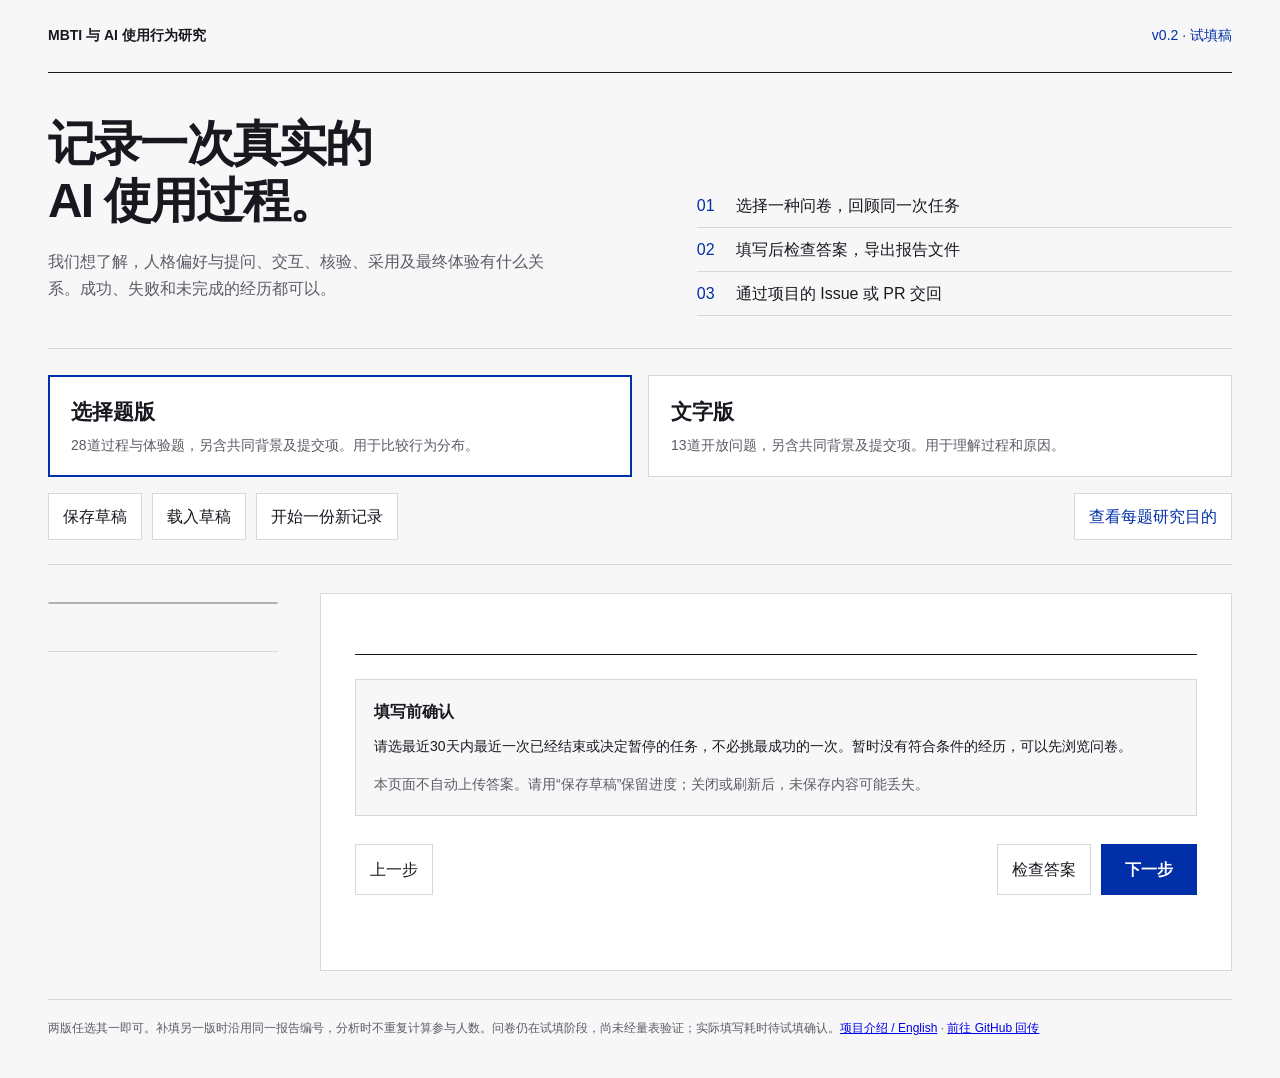
==== survey/page.template.html @ 2a946a83 "Publish bilingual MBTI and AI use pilot protocol" ====
<!doctype html>
<html lang="zh-CN">
<head>
<meta charset="utf-8">
<meta name="viewport" content="width=device-width,initial-scale=1">
<meta http-equiv="Content-Security-Policy" content="default-src 'none'; script-src 'unsafe-inline'; style-src 'unsafe-inline'; connect-src 'none'; img-src data:; base-uri 'none'; form-action 'none'">
<title>MBTI 与 AI 使用行为研究 · 问卷试填</title>
<style>
:root{--bg:#F7F7F8;--paper:#FFFFFF;--blue:#002FA7;--ink:#17191f;--muted:#5a5d66;--line:#d7d8de;--font:'Helvetica Neue',Helvetica,Arial,'Microsoft YaHei',sans-serif}
*{box-sizing:border-box}body{margin:0;background:var(--bg);color:var(--ink);font:16px/1.7 var(--font)}button,input,textarea,select{font:inherit}button{cursor:pointer}button:disabled{opacity:.4;cursor:default}button,input,textarea,select,summary{outline-offset:4px}button:focus-visible,input:focus-visible,textarea:focus-visible,select:focus-visible,summary:focus-visible{outline:2px solid var(--blue)}[hidden]{display:none!important}
.shell{max-width:1256px;margin:auto;padding:0 36px}.masthead{display:flex;justify-content:space-between;gap:20px;padding:24px 0;border-bottom:1px solid var(--ink);font-size:14px}.masthead strong{font-weight:700}.version{color:var(--blue)}.hero{display:grid;grid-template-columns:1.1fr 1fr;gap:60px;padding:42px 0 32px;border-bottom:1px solid var(--line)}h1{font-size:48px;letter-spacing:-1.8px;line-height:1.2;margin:0 0 18px;font-weight:600}p{margin:0 0 14px}.hero p{max-width:520px;color:var(--muted)}.route{margin:0;padding:0;list-style:none;counter-reset:route;align-self:end}.route li{display:flex;gap:14px;padding:8px 0;border-bottom:1px solid var(--line)}.route li:before{counter-increment:route;content:'0' counter(route);color:var(--blue);font-variant-numeric:tabular-nums;min-width:25px}.mode-row{display:grid;grid-template-columns:1fr 1fr;gap:16px;margin:26px 0 16px}.mode{background:var(--paper);border:1px solid var(--line);padding:18px 22px;text-align:left;color:var(--ink)}.mode[aria-pressed=true]{border:2px solid var(--blue);padding:17px 21px}.mode strong{display:block;font-size:21px;margin-bottom:4px}.mode small{display:block;font-size:14px;color:var(--muted)}.tools{display:flex;align-items:center;flex-wrap:wrap;gap:10px;padding-bottom:24px;border-bottom:1px solid var(--line)}button.secondary{border:1px solid var(--line);background:var(--paper);color:var(--ink);padding:9px 14px}button.primary{background:var(--blue);border:1px solid var(--blue);color:white;padding:11px 23px;font-weight:600}.tools .purpose-switch{margin-left:auto;color:var(--blue)}.workspace{display:grid;grid-template-columns:230px minmax(0,1fr);gap:42px;align-items:start;padding-top:28px}.sidebar{position:sticky;top:24px}.progress-caption{font-size:13px;color:var(--muted);margin-bottom:8px}progress{width:100%;height:4px;accent-color:var(--blue);display:block;margin-bottom:24px}nav{display:grid;gap:4px}nav button{padding:10px 8px;text-align:left;background:none;border:0;border-left:2px solid transparent;color:var(--muted);display:flex;gap:14px}nav button[aria-current=step]{color:var(--blue);border-left-color:var(--blue);background:var(--paper);font-weight:700}nav span{font-variant-numeric:tabular-nums;font-size:14px}.status-box{font-size:12px;color:var(--muted);border-top:1px solid var(--line);padding-top:16px;margin-top:22px;overflow-wrap:anywhere}.panel{min-width:0;background:var(--paper);border:1px solid var(--line);padding:30px 34px}.section-heading{display:flex;gap:22px;padding-bottom:24px;border-bottom:1px solid var(--ink)}.section-number{font-size:46px;color:var(--blue);font-weight:600;line-height:1.15;font-variant-numeric:tabular-nums}.section-heading h2{font-size:25px;margin:0 0 6px;line-height:1.4}.section-heading p{color:var(--muted);font-size:14px;margin:0}.entry{margin:24px 0;padding:18px;border:1px solid var(--line);background:var(--bg);font-size:14px}.entry h3{margin:0 0 10px;font-size:16px}.entry label{display:flex;gap:10px;margin:12px 0}.entry input{align-self:flex-start;margin-top:6px;accent-color:var(--blue)}.entry p:last-child{margin:12px 0 0;color:var(--muted)}fieldset{border:0;border-bottom:1px solid var(--line);padding:26px 0;margin:0;min-width:0}legend{padding:0;float:left;width:100%;font-size:17px;font-weight:600;margin-bottom:8px}legend+*{clear:both}.qid{font-size:12px;color:var(--blue);font-variant-numeric:tabular-nums;margin-right:12px}.optional{font-size:12px;color:var(--muted);font-weight:400;margin-left:8px}.hint{font-size:13px;color:var(--muted);margin:0 0 14px}.options{display:grid;grid-template-columns:1fr 1fr;gap:8px}.option{display:flex;gap:10px;align-items:start;cursor:pointer;border:1px solid var(--line);padding:11px 13px;font-size:14px;min-width:0}.option:has(input:checked){border-color:var(--blue);background:var(--bg)}.option input{accent-color:var(--blue);margin-top:5px;flex-shrink:0}input[type=text],textarea,select{display:block;width:100%;padding:12px;border:1px solid #9d9fa7;background:var(--paper);color:var(--ink);border-radius:0}textarea{min-height:140px;resize:vertical;line-height:1.7}details{margin-top:14px;font-size:13px;color:var(--muted)}summary{cursor:pointer;color:var(--blue);width:fit-content}details p{margin:8px 0 0;border-left:2px solid var(--blue);padding-left:12px}fieldset.invalid{border-left:3px solid var(--blue);padding-left:14px}.step-actions{display:flex;justify-content:space-between;gap:12px;margin-top:28px}.step-actions .right{display:flex;gap:10px}.notice{padding:12px 0;color:var(--blue);font-size:14px;min-height:45px;white-space:pre-line}.footnote{color:var(--muted);font-size:12px;margin:28px 0 40px;border-top:1px solid var(--line);padding-top:18px}dialog{border:1px solid var(--ink);width:min(900px,94vw);max-height:88vh;padding:30px;color:var(--ink);background:var(--paper)}dialog::backdrop{background:#17191f66}.dialog-head{display:flex;justify-content:space-between;gap:20px;align-items:start}dialog h2{margin:0 0 12px;font-size:25px}dialog p,dialog ol{font-size:14px}#preview-text{white-space:pre-wrap;overflow-wrap:anywhere;background:var(--bg);border:1px solid var(--line);padding:18px;max-height:38vh;overflow:auto;font-family:var(--font);font-size:13px;user-select:text}.export-actions{display:flex;flex-wrap:wrap;gap:10px;margin:20px 0}.dialog-note{color:var(--muted)}.inline-error{color:var(--blue);font-size:13px;margin:8px 0 0}noscript{display:block;padding:24px;color:var(--ink)}
@media(max-width:900px){.shell{padding:0 24px}.workspace{grid-template-columns:180px minmax(0,1fr);gap:24px}.panel{padding:24px}.hero{gap:30px}h1{font-size:40px}.options{grid-template-columns:1fr}}
@media(max-width:680px){.shell{padding:0 16px}.masthead{font-size:12px;padding:18px 0}.hero{grid-template-columns:1fr;gap:20px;padding:28px 0}h1{font-size:36px;letter-spacing:-1px}.hero p{font-size:14px}.route{font-size:13px}.mode-row{gap:10px;margin-top:20px}.mode{padding:12px}.mode[aria-pressed=true]{padding:11px}.mode strong{font-size:18px}.mode small{font-size:12px}.tools{gap:8px}.tools .purpose-switch{margin-left:0}.tools button.secondary{font-size:12px;padding:8px 10px}.workspace{display:block;padding-top:18px}.sidebar{position:static;margin-bottom:20px}.sidebar nav{display:flex;overflow-x:auto;padding:0 0 8px}.sidebar nav button{white-space:nowrap;gap:8px;font-size:13px}.sidebar progress{margin-bottom:12px}.status-box{margin-top:8px;padding-top:8px}.panel{padding:20px 18px}.section-heading{gap:14px}.section-number{font-size:36px}.section-heading h2{font-size:22px}legend{font-size:16px}.step-actions{flex-wrap:wrap}.step-actions .right{margin-left:auto}button.primary{padding:10px 15px}.footnote{margin-top:20px}dialog{padding:20px}.export-actions button{flex:1}.entry{padding:14px}.entry label{font-size:13px}}
</style>
</head>
<body>
<div class="shell">
  <header class="masthead"><strong>MBTI 与 AI 使用行为研究</strong><span class="version">v0.2 · 试填稿</span></header>
  <section class="hero">
    <div><h1>记录一次真实的<br>AI 使用过程。</h1><p>我们想了解，人格偏好与提问、交互、核验、采用及最终体验有什么关系。成功、失败和未完成的经历都可以。</p></div>
    <ol class="route"><li>选择一种问卷，回顾同一次任务</li><li>填写后检查答案，导出报告文件</li><li>通过项目的 Issue 或 PR 交回</li></ol>
  </section>
  <div class="mode-row" aria-label="选择问卷版本">
    <button class="mode" data-mode="choice" aria-pressed="true"><strong>选择题版</strong><small>28道过程与体验题，另含共同背景及提交项。用于比较行为分布。</small></button>
    <button class="mode" data-mode="text" aria-pressed="false"><strong>文字版</strong><small>13道开放问题，另含共同背景及提交项。用于理解过程和原因。</small></button>
  </div>
  <div class="tools">
    <button class="secondary" id="save-draft">保存草稿</button><button class="secondary" id="load-draft">载入草稿</button><input type="file" id="draft-file" accept=".json,application/json" hidden>
    <button class="secondary" id="reset">开始一份新记录</button><button class="secondary purpose-switch" id="purpose-switch" aria-pressed="false">查看每题研究目的</button>
  </div>
  <div class="workspace">
    <aside class="sidebar"><div id="progress-caption" class="progress-caption"></div><progress id="progress" value="0" max="1" aria-label="必答题完成进度"></progress><nav id="steps" aria-label="问卷步骤"></nav><div class="status-box" id="record-info"></div></aside>
    <main class="panel" id="main-panel">
      <div class="section-heading"><span class="section-number" id="step-number"></span><div><h2 id="step-title" tabindex="-1"></h2><p id="step-intro"></p></div></div>
      <section class="entry" id="entry"><h3>填写前确认</h3><p>请选最近30天内最近一次已经结束或决定暂停的任务，不必挑最成功的一次。暂时没有符合条件的经历，可以先浏览问卷。</p><div id="consents"></div><p>本页面不自动上传答案。请用“保存草稿”保留进度；关闭或刷新后，未保存内容可能丢失。</p></section>
      <form id="questions" novalidate></form>
      <div class="step-actions"><button class="secondary" id="previous">上一步</button><div class="right"><button class="secondary" id="review">检查答案</button><button class="primary" id="next">下一步</button></div></div>
      <div class="notice" id="notice" role="status" aria-live="polite"></div>
    </main>
  </div>
  <footer class="footnote">两版任选其一即可。补填另一版时沿用同一报告编号，分析时不重复计算参与人数。问卷仍在试填阶段，尚未经量表验证；实际填写耗时待试填确认。<a href="https://lawyer112.github.io/mbti-ai-open-study/">项目介绍 / English</a> · <a href="https://github.com/lawyer112/mbti-ai-open-study/issues/new?template=01-individual-report.yml" target="_blank" rel="noopener noreferrer">前往 GitHub 回传</a></footer>
</div>
<dialog id="review-dialog" aria-labelledby="review-title">
  <div class="dialog-head"><h2 id="review-title">检查与导出</h2><button class="secondary" id="close-review">返回填写</button></div>
  <p id="review-status"></p><pre id="preview-text"></pre>
  <div class="export-actions"><button class="primary" id="export-json">导出数据文件</button><button class="secondary" id="export-md">导出可读报告</button><button class="secondary" id="copy-report">复制报告文字</button></div>
  <p id="export-status" role="status" aria-live="polite"></p>
  <ol><li>检查上面的内容，删除不应公开的信息；如需修改，返回对应题目。</li><li>导出 JSON 数据文件与 Markdown 可读报告。</li><li><a href="https://github.com/lawyer112/mbti-ai-open-study/issues/new?template=01-individual-report.yml" target="_blank" rel="noopener noreferrer">打开“个人问卷回传”Issue</a>，附上文件；也可通过 PR 提交。导出本身不会完成投稿。</li></ol>
  <p class="dialog-note">只导出当前问卷和共同信息。切换另一版会保留已填写内容；要保存两版进度，请使用“保存草稿”。公开 Issue、PR 及附件会与 GitHub 账号关联。</p>
</dialog>
<noscript>此 HTML 需要浏览器启用 JavaScript 才能填写。也可使用仓库里的 choice-questionnaire.md 或 text-questionnaire.md。</noscript>
<script id="questionnaire-data" type="application/json">__QUESTIONNAIRE_DATA__</script>
<script>
'use strict';
const BANK=JSON.parse(document.getElementById('questionnaire-data').textContent);
const ITEMS=BANK.groups.flatMap(g=>g.items), BYID=Object.fromEntries(ITEMS.map(q=>[q.id,q]));
const $=id=>document.getElementById(id);
const esc=s=>String(s??'').replace(/[&<>"']/g,c=>({'&':'&amp;','<':'&lt;','>':'&gt;','"':'&quot;',"'":'&#39;'}[c]));
const newid=()=> 'case-'+(globalThis.crypto?.randomUUID?.() || Date.now().toString(36)+'-'+Math.random().toString(36).slice(2,12));
function fresh(){return {kind:'mbti-ai-draft',version:BANK.version,case_id:newid(),mode:'choice',step:0,answers:{},consents:[false,false,false],visited_modes:['choice'],purpose_viewed:[],show_purposes:false};}
let state=fresh(),dirty=false,invalid=new Set();
const groups=()=>BANK.groups.filter(g=>g.mode==='shared'||g.mode===state.mode);
function active(q){const d=q.show_if;if(!d)return true;const v=state.answers[d.id];if(!v)return false;return 'equals' in d?v===d.equals:v!==d.not_equals;}
function answered(q){const v=state.answers[q.id];return Array.isArray(v)?v.length>0:typeof v==='string'&&v.trim().length>0;}
function available(){return groups().flatMap(g=>g.items).filter(active);}
function validAnswer(q,v){if(q.kind==='multi')return Array.isArray(v)&&new Set(v).size===v.length&&v.every(x=>q.options.some(o=>o.value===x))&&!(v.length>1&&v.some(x=>(q.exclusive||[]).includes(x)));if(q.options)return typeof v==='string'&&(v===''||q.options.some(o=>o.value===v));return typeof v==='string'&&v.length<=(q.kind==='short'?240:6000);}
function setNotice(s){$('notice').textContent=s;}
function updateProgress(){const req=available().filter(q=>q.required),n=req.filter(answered).length;$('progress').max=req.length||1;$('progress').value=n;$('progress-caption').textContent=`已填写 ${n} / ${req.length} 道当前适用必答题`;$('record-info').textContent=`报告编号：${state.case_id}。两版共用此编号。`}
function field(q){const val=state.answers[q.id]??(q.kind==='multi'?[]:'');let input='';
  if(q.kind==='short'||q.kind==='long'){input=q.kind==='short'?`<input type="text" id="i-${q.id}" name="${q.id}" value="${esc(val)}" maxlength="240" autocomplete="off" aria-describedby="hint-${q.id}">`:`<textarea id="i-${q.id}" name="${q.id}" maxlength="6000" aria-describedby="hint-${q.id}">${esc(val)}</textarea>`;}
  else if(q.kind==='select'){input=`<select id="i-${q.id}" name="${q.id}" aria-describedby="hint-${q.id}"><option value="">请选择</option>${q.options.map(o=>`<option value="${o.value}" ${val===o.value?'selected':''}>${esc(o.label)}</option>`).join('')}</select>`;}
  else{input=`<div class="options">${q.options.map(o=>`<label class="option"><input type="${q.kind==='multi'?'checkbox':'radio'}" name="${q.id}" value="${o.value}" ${Array.isArray(val)?val.includes(o.value)?'checked':'':val===o.value?'checked':''}><span>${esc(o.label)}</span></label>`).join('')}</div>`;}
  return `<fieldset data-question="${q.id}" ${active(q)?'':'hidden'} class="${invalid.has(q.id)?'invalid':''}"><legend id="label-${q.id}"><span class="qid">${q.id}</span>${esc(q.title)}<span class="optional">${q.required?'必答':'可选'}${q.kind==='multi'?' · 可多选':''}</span></legend><p class="hint" id="hint-${q.id}">${esc(q.hint)}</p>${input}<details data-purpose="${q.id}" ${state.show_purposes?'open':''}><summary>为什么问这一题</summary><p>${esc(q.purpose)}</p></details>${invalid.has(q.id)?'<p class="inline-error">请完成此题；记不清时可选择或填写“不清楚”。</p>':''}</fieldset>`;
}
function render(focus=false){const gs=groups();state.step=Math.max(0,Math.min(state.step,gs.length-1));const g=gs[state.step];
  document.querySelectorAll('[data-mode]').forEach(b=>b.setAttribute('aria-pressed',String(b.dataset.mode===state.mode)));
  $('purpose-switch').setAttribute('aria-pressed',String(state.show_purposes));$('purpose-switch').textContent=state.show_purposes?'收起每题研究目的':'查看每题研究目的';
  $('steps').innerHTML=gs.map((s,i)=>`<button type="button" data-step="${i}" ${i===state.step?'aria-current="step"':''}><span>${String(i+1).padStart(2,'0')}</span>${esc(s.title)}</button>`).join('');
  $('step-number').textContent=String(state.step+1).padStart(2,'0');$('step-title').textContent=g.title;$('step-intro').textContent=g.intro;
  $('entry').hidden=state.step!==0;$('consents').innerHTML=BANK.consents.map((c,i)=>`<label><input type="checkbox" data-consent="${i}" ${state.consents[i]?'checked':''}><span>${esc(c)}</span></label>`).join('');
  $('questions').innerHTML=g.items.map(field).join('');
  for(const q of g.items){const el=$('i-'+q.id);if(el)el.setAttribute('aria-labelledby','label-'+q.id);if(state.show_purposes&&active(q)&&!state.purpose_viewed.includes(q.id))state.purpose_viewed.push(q.id);}
  $('previous').disabled=state.step===0;$('next').textContent=state.step===gs.length-1?'检查与导出':'下一步';updateProgress();
  if(focus){$('step-title').focus();$('main-panel').scrollIntoView({block:'start',behavior:'instant'});}
}
function syncConditional(){for(const q of ITEMS){if(q.show_if&&!active(q))delete state.answers[q.id];}document.querySelectorAll('[data-question]').forEach(el=>{const id=el.dataset.question;el.hidden=!active(BYID[id]);if(!el.hidden&&el.querySelector('details')?.open&&!state.purpose_viewed.includes(id))state.purpose_viewed.push(id);});updateProgress();}
function answerEvent(e){const id=e.target.name,q=BYID[id];if(!q)return;let v=e.target.value;
  if(q.kind==='multi'){let selected=Array.from(document.querySelectorAll(`input[name="${id}"]:checked`));if(e.target.checked&&(q.exclusive||[]).includes(v)){selected.forEach(el=>{if(el!==e.target)el.checked=false;});}else if(e.target.checked){selected.forEach(el=>{if((q.exclusive||[]).includes(el.value))el.checked=false;});}v=Array.from(document.querySelectorAll(`input[name="${id}"]:checked`)).map(el=>el.value);}
  state.answers[id]=v;dirty=true;invalid.delete(id);const fs=e.target.closest('fieldset');fs?.classList.remove('invalid');fs?.querySelector('.inline-error')?.remove();syncConditional();
}
$('questions').addEventListener('input',answerEvent);$('questions').addEventListener('change',answerEvent);$('questions').addEventListener('submit',e=>e.preventDefault());
$('questions').addEventListener('toggle',e=>{const id=e.target.dataset?.purpose;if(id&&active(BYID[id])&&e.target.open&&!state.purpose_viewed.includes(id)){state.purpose_viewed.push(id);dirty=true;}},true);
$('consents').addEventListener('change',e=>{if(e.target.dataset.consent!==undefined){state.consents[Number(e.target.dataset.consent)]=e.target.checked;dirty=true;}});
$('steps').addEventListener('click',e=>{const b=e.target.closest('[data-step]');if(b){state.step=Number(b.dataset.step);setNotice('');render(true);}});
document.querySelectorAll('[data-mode]').forEach(b=>b.addEventListener('click',()=>{if(state.mode===b.dataset.mode)return;state.mode=b.dataset.mode;state.step=0;state.visited_modes.push(state.mode);dirty=true;invalid.clear();setNotice('已切换问卷。共同信息和另一版答案仍保留在当前页面；导出只包含当前问卷。');render(true);}));
$('purpose-switch').addEventListener('click',()=>{state.show_purposes=!state.show_purposes;dirty=true;render();});
$('previous').addEventListener('click',()=>{state.step--;setNotice('');render(true);});
$('next').addEventListener('click',()=>{if(state.step===groups().length-1){review();return;}state.step++;setNotice('');render(true);});
function missing(){return available().filter(q=>q.required&&(!answered(q)||!validAnswer(q,state.answers[q.id])));}
function packet(){const qs=available();return {kind:'mbti-ai-response',schema_version:BANK.version,case_id:state.case_id,questionnaire_mode:state.mode,task_protocol:'open-task-recent30-v0.2',instrument_language:'zh-CN',collection_stage:'pilot',exported_at:new Date().toISOString(),consent:Object.fromEntries(BANK.consents.map((t,i)=>['confirmation_'+(i+1),{text:t,accepted:state.consents[i]}])),method:{visited_modes:[...state.visited_modes],purpose_viewed:[...state.purpose_viewed],mode_assignment:'participant-choice',record_source:'self-report',measure_validation:'pilot-unvalidated'},answers:Object.fromEntries(qs.map(q=>[q.id,state.answers[q.id]??null])),answer_labels:Object.fromEntries(qs.map(q=>[q.id,answerLabel(q)])),not_applicable:groups().flatMap(g=>g.items).filter(q=>!active(q)).map(q=>q.id)};}
function answerLabel(q){const v=state.answers[q.id];if(v==null||v===''||(Array.isArray(v)&&!v.length))return null;if(q.options){const ids=Array.isArray(v)?v:[v];return ids.map(id=>q.options.find(o=>o.value===id)?.label||'').join('；');}return v;}
function markdown(){const p=packet();const lines=[`# ${BANK.title} · ${state.mode==='choice'?'选择题版':'文字版'}`,``, `- 问卷版本：${BANK.version}`,`- 报告编号：${state.case_id}`,`- 导出时间：${p.exported_at}（不是提交时间）`,`- 任务协议：${p.task_protocol}`,`- 浏览问卷顺序：${state.visited_modes.map(m=>m==='choice'?'选择题版':'文字版').join(' → ')}`,`- 已查看目的的题号：${state.purpose_viewed.join('、')||'无'}`,``, '## 参与确认',...BANK.consents.map((t,i)=>`- [${state.consents[i]?'x':' '}] ${t}`),''];for(const g of groups()){lines.push(`## ${g.title}`,'');for(const q of g.items){lines.push(`### ${q.id} ${q.title}`,'',active(q)?answerLabel(q)||'未填写':'不适用（根据跳题条件）','');}}lines.push('---','本报告为参与者自报材料，逐字引用范围见 R04。两种问卷针对同一任务时按同一报告编号关联。');return lines.join('\n');}
function review(){const n=missing().length,c=state.consents.filter(Boolean).length;$('preview-text').textContent=markdown();$('review-status').textContent=n||c<3?`当前还有 ${n} 道必答题未完成，参与确认 ${c}/3。可以浏览答案；补全后才能导出正式报告。`:'必答题已填写。请检查内容与公开范围，再导出。';$('export-status').textContent='';$('review-dialog').showModal();}
$('review').addEventListener('click',review);$('close-review').addEventListener('click',()=>$('review-dialog').close());
function validate(){const ms=missing();if(!ms.length&&state.consents.every(Boolean))return true;invalid=new Set(ms.map(q=>q.id));$('review-dialog').close();state.step=state.consents.every(Boolean)?groups().findIndex(g=>g.items.some(q=>invalid.has(q.id))):0;render(true);setNotice(`请补全 ${ms.length} 道必答题，并勾选三项参与确认；不适用的条件题无须回答。`);const target=state.consents.every(Boolean)?document.querySelector('fieldset.invalid input,fieldset.invalid textarea,fieldset.invalid select'):document.querySelector('[data-consent]:not(:checked)');target?.focus();return false;}
function download(content,name,type){const url=URL.createObjectURL(new Blob([content],{type}));const a=document.createElement('a');a.href=url;a.download=name;document.body.appendChild(a);a.click();a.remove();setTimeout(()=>URL.revokeObjectURL(url),1000);}
$('export-json').addEventListener('click',()=>{if(!validate())return;download(JSON.stringify(packet(),null,2),`${state.case_id}-${state.mode}-v${BANK.version}.json`,'application/json;charset=utf-8');$('export-status').textContent='已发起数据文件下载。文件保存在浏览器下载位置，尚未提交到 GitHub。';});
$('export-md').addEventListener('click',()=>{if(!validate())return;download(markdown(),`${state.case_id}-${state.mode}-v${BANK.version}.md`,'text/markdown;charset=utf-8');$('export-status').textContent='已发起可读报告下载。请自行检查并回传到项目仓库。';});
$('copy-report').addEventListener('click',async()=>{if(!validate())return;const text=markdown();try{if(navigator.clipboard?.writeText){await navigator.clipboard.writeText(text);}else{const area=document.createElement('textarea');area.value=text;$('review-dialog').appendChild(area);area.select();const ok=document.execCommand('copy');area.remove();if(!ok)throw new Error('copy');}$('export-status').textContent='已复制报告文字，可粘贴到个人问卷回传 Issue。';}catch{$('export-status').textContent='浏览器未允许复制，请导出可读报告后复制其中的文字。';}});
$('save-draft').addEventListener('click',()=>{download(JSON.stringify(state,null,2),`${state.case_id}-draft-v${BANK.version}.json`,'application/json;charset=utf-8');dirty=false;setNotice('已发起草稿下载。下次打开本页面，点击“载入草稿”恢复；草稿可能包含未脱敏内容，请妥善保管。');});
$('load-draft').addEventListener('click',()=>$('draft-file').click());
$('draft-file').addEventListener('change',async e=>{const f=e.target.files[0];if(!f)return;try{if(f.size>2000000)throw new Error('文件过大');const d=JSON.parse(await f.text());if(d.kind!=='mbti-ai-draft'||d.version!==BANK.version||!['choice','text'].includes(d.mode)||!/^case-[a-zA-Z0-9-]{8,80}$/.test(d.case_id))throw new Error('不是当前版本的草稿');if(!d.answers||typeof d.answers!=='object'||Array.isArray(d.answers)||Object.entries(d.answers).some(([id,v])=>!BYID[id]||!validAnswer(BYID[id],v)))throw new Error('答案格式不正确');if(!Array.isArray(d.consents)||d.consents.length!==3||d.consents.some(v=>typeof v!=='boolean'))throw new Error('参与确认格式不正确');if(dirty&&!confirm('载入草稿会替换当前页面的填写内容。继续吗？'))return;const safe=fresh();Object.assign(safe,{case_id:d.case_id,mode:d.mode,step:Number.isInteger(d.step)?d.step:0,answers:d.answers,consents:d.consents,visited_modes:Array.isArray(d.visited_modes)?d.visited_modes.filter(v=>['choice','text'].includes(v)).slice(0,100):[d.mode],purpose_viewed:Array.isArray(d.purpose_viewed)?d.purpose_viewed.filter(v=>BYID[v]):[],show_purposes:d.show_purposes===true});state=safe;dirty=false;invalid.clear();syncConditional();render(true);setNotice('草稿已载入。请继续填写，并在导出前再次检查。');}catch(err){setNotice('无法载入：'+err.message+'。请选择通过本页面保存的 v'+BANK.version+' 草稿。');}finally{e.target.value='';}});
$('reset').addEventListener('click',()=>{if(!confirm('开始新记录会清空当前页面内容。需要保留时，请先保存草稿。继续吗？'))return;state=fresh();dirty=false;invalid.clear();setNotice('已开始新记录，并生成新的报告编号。');render(true);});
window.addEventListener('beforeunload',e=>{if(dirty){e.preventDefault();e.returnValue='';}});
render();
</script>
</body>
</html>
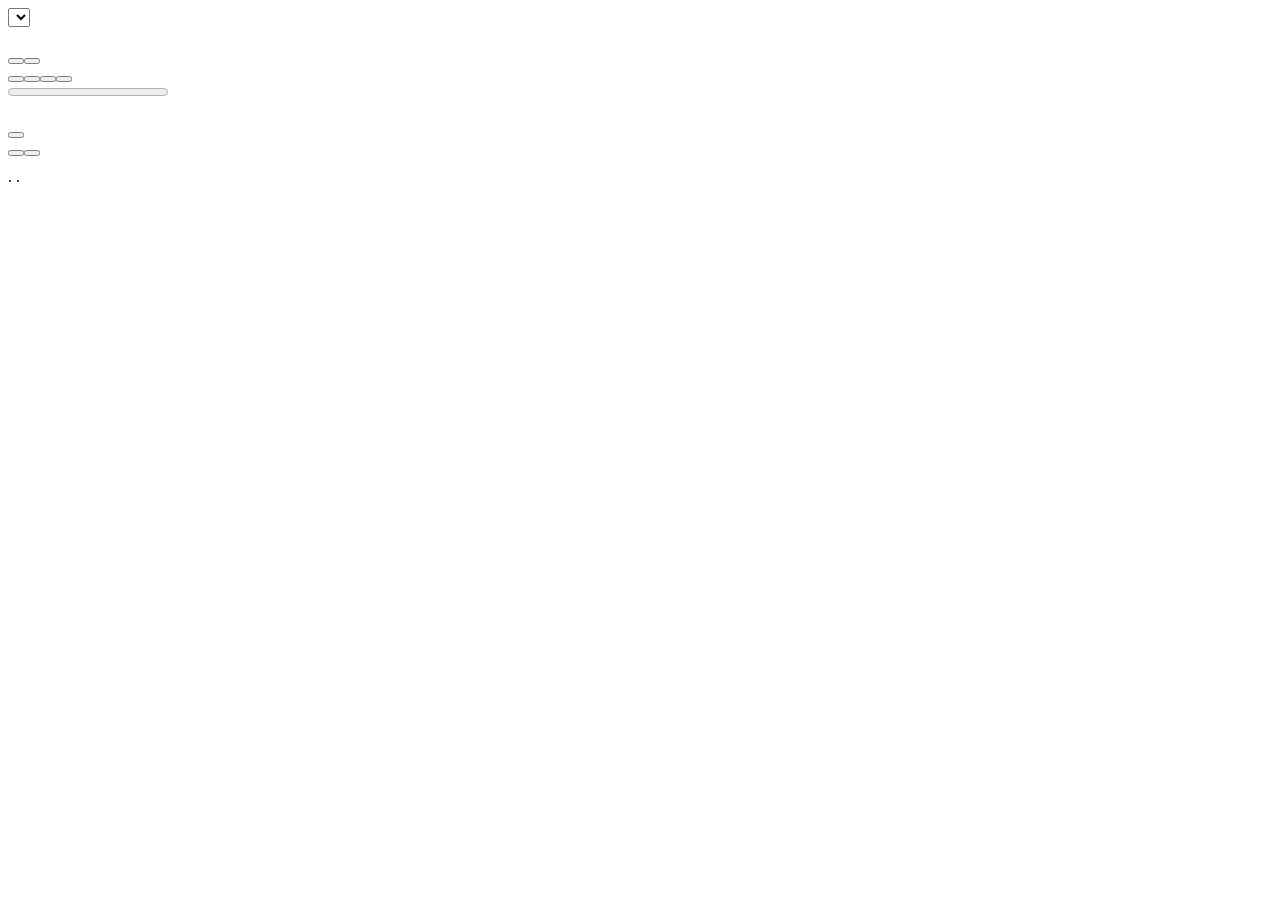
==== commit 1a47d18d: "Make the MBTI AI survey friendly and available in 12 languages" ====
--- a/survey/page.template.html
+++ b/survey/page.template.html
@@ -1,118 +1,16 @@
 <!doctype html>
-<html lang="zh-CN">
-<head>
-<meta charset="utf-8">
-<meta name="viewport" content="width=device-width,initial-scale=1">
-<meta http-equiv="Content-Security-Policy" content="default-src 'none'; script-src 'unsafe-inline'; style-src 'unsafe-inline'; connect-src 'none'; img-src data:; base-uri 'none'; form-action 'none'">
-<title>MBTI 与 AI 使用行为研究 · 问卷试填</title>
-<style>
-:root{--bg:#F7F7F8;--paper:#FFFFFF;--blue:#002FA7;--ink:#17191f;--muted:#5a5d66;--line:#d7d8de;--font:'Helvetica Neue',Helvetica,Arial,'Microsoft YaHei',sans-serif}
-*{box-sizing:border-box}body{margin:0;background:var(--bg);color:var(--ink);font:16px/1.7 var(--font)}button,input,textarea,select{font:inherit}button{cursor:pointer}button:disabled{opacity:.4;cursor:default}button,input,textarea,select,summary{outline-offset:4px}button:focus-visible,input:focus-visible,textarea:focus-visible,select:focus-visible,summary:focus-visible{outline:2px solid var(--blue)}[hidden]{display:none!important}
-.shell{max-width:1256px;margin:auto;padding:0 36px}.masthead{display:flex;justify-content:space-between;gap:20px;padding:24px 0;border-bottom:1px solid var(--ink);font-size:14px}.masthead strong{font-weight:700}.version{color:var(--blue)}.hero{display:grid;grid-template-columns:1.1fr 1fr;gap:60px;padding:42px 0 32px;border-bottom:1px solid var(--line)}h1{font-size:48px;letter-spacing:-1.8px;line-height:1.2;margin:0 0 18px;font-weight:600}p{margin:0 0 14px}.hero p{max-width:520px;color:var(--muted)}.route{margin:0;padding:0;list-style:none;counter-reset:route;align-self:end}.route li{display:flex;gap:14px;padding:8px 0;border-bottom:1px solid var(--line)}.route li:before{counter-increment:route;content:'0' counter(route);color:var(--blue);font-variant-numeric:tabular-nums;min-width:25px}.mode-row{display:grid;grid-template-columns:1fr 1fr;gap:16px;margin:26px 0 16px}.mode{background:var(--paper);border:1px solid var(--line);padding:18px 22px;text-align:left;color:var(--ink)}.mode[aria-pressed=true]{border:2px solid var(--blue);padding:17px 21px}.mode strong{display:block;font-size:21px;margin-bottom:4px}.mode small{display:block;font-size:14px;color:var(--muted)}.tools{display:flex;align-items:center;flex-wrap:wrap;gap:10px;padding-bottom:24px;border-bottom:1px solid var(--line)}button.secondary{border:1px solid var(--line);background:var(--paper);color:var(--ink);padding:9px 14px}button.primary{background:var(--blue);border:1px solid var(--blue);color:white;padding:11px 23px;font-weight:600}.tools .purpose-switch{margin-left:auto;color:var(--blue)}.workspace{display:grid;grid-template-columns:230px minmax(0,1fr);gap:42px;align-items:start;padding-top:28px}.sidebar{position:sticky;top:24px}.progress-caption{font-size:13px;color:var(--muted);margin-bottom:8px}progress{width:100%;height:4px;accent-color:var(--blue);display:block;margin-bottom:24px}nav{display:grid;gap:4px}nav button{padding:10px 8px;text-align:left;background:none;border:0;border-left:2px solid transparent;color:var(--muted);display:flex;gap:14px}nav button[aria-current=step]{color:var(--blue);border-left-color:var(--blue);background:var(--paper);font-weight:700}nav span{font-variant-numeric:tabular-nums;font-size:14px}.status-box{font-size:12px;color:var(--muted);border-top:1px solid var(--line);padding-top:16px;margin-top:22px;overflow-wrap:anywhere}.panel{min-width:0;background:var(--paper);border:1px solid var(--line);padding:30px 34px}.section-heading{display:flex;gap:22px;padding-bottom:24px;border-bottom:1px solid var(--ink)}.section-number{font-size:46px;color:var(--blue);font-weight:600;line-height:1.15;font-variant-numeric:tabular-nums}.section-heading h2{font-size:25px;margin:0 0 6px;line-height:1.4}.section-heading p{color:var(--muted);font-size:14px;margin:0}.entry{margin:24px 0;padding:18px;border:1px solid var(--line);background:var(--bg);font-size:14px}.entry h3{margin:0 0 10px;font-size:16px}.entry label{display:flex;gap:10px;margin:12px 0}.entry input{align-self:flex-start;margin-top:6px;accent-color:var(--blue)}.entry p:last-child{margin:12px 0 0;color:var(--muted)}fieldset{border:0;border-bottom:1px solid var(--line);padding:26px 0;margin:0;min-width:0}legend{padding:0;float:left;width:100%;font-size:17px;font-weight:600;margin-bottom:8px}legend+*{clear:both}.qid{font-size:12px;color:var(--blue);font-variant-numeric:tabular-nums;margin-right:12px}.optional{font-size:12px;color:var(--muted);font-weight:400;margin-left:8px}.hint{font-size:13px;color:var(--muted);margin:0 0 14px}.options{display:grid;grid-template-columns:1fr 1fr;gap:8px}.option{display:flex;gap:10px;align-items:start;cursor:pointer;border:1px solid var(--line);padding:11px 13px;font-size:14px;min-width:0}.option:has(input:checked){border-color:var(--blue);background:var(--bg)}.option input{accent-color:var(--blue);margin-top:5px;flex-shrink:0}input[type=text],textarea,select{display:block;width:100%;padding:12px;border:1px solid #9d9fa7;background:var(--paper);color:var(--ink);border-radius:0}textarea{min-height:140px;resize:vertical;line-height:1.7}details{margin-top:14px;font-size:13px;color:var(--muted)}summary{cursor:pointer;color:var(--blue);width:fit-content}details p{margin:8px 0 0;border-left:2px solid var(--blue);padding-left:12px}fieldset.invalid{border-left:3px solid var(--blue);padding-left:14px}.step-actions{display:flex;justify-content:space-between;gap:12px;margin-top:28px}.step-actions .right{display:flex;gap:10px}.notice{padding:12px 0;color:var(--blue);font-size:14px;min-height:45px;white-space:pre-line}.footnote{color:var(--muted);font-size:12px;margin:28px 0 40px;border-top:1px solid var(--line);padding-top:18px}dialog{border:1px solid var(--ink);width:min(900px,94vw);max-height:88vh;padding:30px;color:var(--ink);background:var(--paper)}dialog::backdrop{background:#17191f66}.dialog-head{display:flex;justify-content:space-between;gap:20px;align-items:start}dialog h2{margin:0 0 12px;font-size:25px}dialog p,dialog ol{font-size:14px}#preview-text{white-space:pre-wrap;overflow-wrap:anywhere;background:var(--bg);border:1px solid var(--line);padding:18px;max-height:38vh;overflow:auto;font-family:var(--font);font-size:13px;user-select:text}.export-actions{display:flex;flex-wrap:wrap;gap:10px;margin:20px 0}.dialog-note{color:var(--muted)}.inline-error{color:var(--blue);font-size:13px;margin:8px 0 0}noscript{display:block;padding:24px;color:var(--ink)}
-@media(max-width:900px){.shell{padding:0 24px}.workspace{grid-template-columns:180px minmax(0,1fr);gap:24px}.panel{padding:24px}.hero{gap:30px}h1{font-size:40px}.options{grid-template-columns:1fr}}
-@media(max-width:680px){.shell{padding:0 16px}.masthead{font-size:12px;padding:18px 0}.hero{grid-template-columns:1fr;gap:20px;padding:28px 0}h1{font-size:36px;letter-spacing:-1px}.hero p{font-size:14px}.route{font-size:13px}.mode-row{gap:10px;margin-top:20px}.mode{padding:12px}.mode[aria-pressed=true]{padding:11px}.mode strong{font-size:18px}.mode small{font-size:12px}.tools{gap:8px}.tools .purpose-switch{margin-left:0}.tools button.secondary{font-size:12px;padding:8px 10px}.workspace{display:block;padding-top:18px}.sidebar{position:static;margin-bottom:20px}.sidebar nav{display:flex;overflow-x:auto;padding:0 0 8px}.sidebar nav button{white-space:nowrap;gap:8px;font-size:13px}.sidebar progress{margin-bottom:12px}.status-box{margin-top:8px;padding-top:8px}.panel{padding:20px 18px}.section-heading{gap:14px}.section-number{font-size:36px}.section-heading h2{font-size:22px}legend{font-size:16px}.step-actions{flex-wrap:wrap}.step-actions .right{margin-left:auto}button.primary{padding:10px 15px}.footnote{margin-top:20px}dialog{padding:20px}.export-actions button{flex:1}.entry{padding:14px}.entry label{font-size:13px}}
-</style>
-</head>
-<body>
-<div class="shell">
-  <header class="masthead"><strong>MBTI 与 AI 使用行为研究</strong><span class="version">v0.2 · 试填稿</span></header>
-  <section class="hero">
-    <div><h1>记录一次真实的<br>AI 使用过程。</h1><p>我们想了解，人格偏好与提问、交互、核验、采用及最终体验有什么关系。成功、失败和未完成的经历都可以。</p></div>
-    <ol class="route"><li>选择一种问卷，回顾同一次任务</li><li>填写后检查答案，导出报告文件</li><li>通过项目的 Issue 或 PR 交回</li></ol>
-  </section>
-  <div class="mode-row" aria-label="选择问卷版本">
-    <button class="mode" data-mode="choice" aria-pressed="true"><strong>选择题版</strong><small>28道过程与体验题，另含共同背景及提交项。用于比较行为分布。</small></button>
-    <button class="mode" data-mode="text" aria-pressed="false"><strong>文字版</strong><small>13道开放问题，另含共同背景及提交项。用于理解过程和原因。</small></button>
-  </div>
-  <div class="tools">
-    <button class="secondary" id="save-draft">保存草稿</button><button class="secondary" id="load-draft">载入草稿</button><input type="file" id="draft-file" accept=".json,application/json" hidden>
-    <button class="secondary" id="reset">开始一份新记录</button><button class="secondary purpose-switch" id="purpose-switch" aria-pressed="false">查看每题研究目的</button>
-  </div>
-  <div class="workspace">
-    <aside class="sidebar"><div id="progress-caption" class="progress-caption"></div><progress id="progress" value="0" max="1" aria-label="必答题完成进度"></progress><nav id="steps" aria-label="问卷步骤"></nav><div class="status-box" id="record-info"></div></aside>
-    <main class="panel" id="main-panel">
-      <div class="section-heading"><span class="section-number" id="step-number"></span><div><h2 id="step-title" tabindex="-1"></h2><p id="step-intro"></p></div></div>
-      <section class="entry" id="entry"><h3>填写前确认</h3><p>请选最近30天内最近一次已经结束或决定暂停的任务，不必挑最成功的一次。暂时没有符合条件的经历，可以先浏览问卷。</p><div id="consents"></div><p>本页面不自动上传答案。请用“保存草稿”保留进度；关闭或刷新后，未保存内容可能丢失。</p></section>
-      <form id="questions" novalidate></form>
-      <div class="step-actions"><button class="secondary" id="previous">上一步</button><div class="right"><button class="secondary" id="review">检查答案</button><button class="primary" id="next">下一步</button></div></div>
-      <div class="notice" id="notice" role="status" aria-live="polite"></div>
-    </main>
-  </div>
-  <footer class="footnote">两版任选其一即可。补填另一版时沿用同一报告编号，分析时不重复计算参与人数。问卷仍在试填阶段，尚未经量表验证；实际填写耗时待试填确认。<a href="https://lawyer112.github.io/mbti-ai-open-study/">项目介绍 / English</a> · <a href="https://github.com/lawyer112/mbti-ai-open-study/issues/new?template=01-individual-report.yml" target="_blank" rel="noopener noreferrer">前往 GitHub 回传</a></footer>
+<html lang="zh-CN"><head><meta charset="utf-8"><meta name="viewport" content="width=device-width,initial-scale=1"><title>MBTI × AI</title><style>__SURVEY_CSS__</style></head>
+<body><div class="shell">
+<header class="masthead"><strong data-i18n="title"></strong><div class="language-control"><label for="language" data-i18n="language"></label><select id="language"></select><span class="version" data-i18n="pilot"></span></div></header>
+<section class="hero"><div><h1 data-i18n="hero"></h1><p data-i18n="intro"></p></div><ol class="route" id="route"></ol></section>
+<div class="mode-row"><button class="mode" data-mode="choice"><strong data-i18n="choice"></strong><small data-i18n="choice_desc"></small></button><button class="mode" data-mode="text"><strong data-i18n="text"></strong><small data-i18n="text_desc"></small></button></div>
+<div class="tools"><button class="secondary" id="save-draft" data-i18n="save"></button><button class="secondary" id="load-draft" data-i18n="load"></button><input type="file" id="draft-file" accept=".json,application/json" hidden><button class="secondary" id="reset" data-i18n="new"></button><button class="secondary purpose-switch" id="purpose-switch"></button></div>
+<div class="workspace"><aside class="sidebar"><div class="progress-caption" id="progress-caption"></div><progress id="progress" value="0" max="1"></progress><nav id="steps"></nav><div class="status-box" id="record-info"></div></aside>
+<main class="panel" id="main-panel"><div class="section-heading"><span class="section-number" id="step-number"></span><div><h2 id="step-title" tabindex="-1"></h2><p id="step-intro"></p></div></div>
+<section class="entry" id="entry"><h3 data-i18n="entry"></h3><p data-i18n="entrytext"></p><div id="consents"></div><p data-i18n="local_notice"></p></section>
+<form id="questions" novalidate></form><div class="step-actions"><button class="secondary" id="previous" data-i18n="previous"></button><div class="right"><button class="secondary" id="review" data-i18n="review"></button><button class="primary" id="next"></button></div></div><div class="notice" id="notice" role="status" aria-live="polite"></div></main></div>
+<footer class="footnote"><p data-i18n="footnote"></p><a id="home-link" data-i18n="home"></a> · <a id="return-link" target="_blank" rel="noopener noreferrer" data-i18n="return"></a> · <a href="v0.2/index.html" data-i18n="legacy"></a></footer>
 </div>
-<dialog id="review-dialog" aria-labelledby="review-title">
-  <div class="dialog-head"><h2 id="review-title">检查与导出</h2><button class="secondary" id="close-review">返回填写</button></div>
-  <p id="review-status"></p><pre id="preview-text"></pre>
-  <div class="export-actions"><button class="primary" id="export-json">导出数据文件</button><button class="secondary" id="export-md">导出可读报告</button><button class="secondary" id="copy-report">复制报告文字</button></div>
-  <p id="export-status" role="status" aria-live="polite"></p>
-  <ol><li>检查上面的内容，删除不应公开的信息；如需修改，返回对应题目。</li><li>导出 JSON 数据文件与 Markdown 可读报告。</li><li><a href="https://github.com/lawyer112/mbti-ai-open-study/issues/new?template=01-individual-report.yml" target="_blank" rel="noopener noreferrer">打开“个人问卷回传”Issue</a>，附上文件；也可通过 PR 提交。导出本身不会完成投稿。</li></ol>
-  <p class="dialog-note">只导出当前问卷和共同信息。切换另一版会保留已填写内容；要保存两版进度，请使用“保存草稿”。公开 Issue、PR 及附件会与 GitHub 账号关联。</p>
-</dialog>
-<noscript>此 HTML 需要浏览器启用 JavaScript 才能填写。也可使用仓库里的 choice-questionnaire.md 或 text-questionnaire.md。</noscript>
-<script id="questionnaire-data" type="application/json">__QUESTIONNAIRE_DATA__</script>
-<script>
-'use strict';
-const BANK=JSON.parse(document.getElementById('questionnaire-data').textContent);
-const ITEMS=BANK.groups.flatMap(g=>g.items), BYID=Object.fromEntries(ITEMS.map(q=>[q.id,q]));
-const $=id=>document.getElementById(id);
-const esc=s=>String(s??'').replace(/[&<>"']/g,c=>({'&':'&amp;','<':'&lt;','>':'&gt;','"':'&quot;',"'":'&#39;'}[c]));
-const newid=()=> 'case-'+(globalThis.crypto?.randomUUID?.() || Date.now().toString(36)+'-'+Math.random().toString(36).slice(2,12));
-function fresh(){return {kind:'mbti-ai-draft',version:BANK.version,case_id:newid(),mode:'choice',step:0,answers:{},consents:[false,false,false],visited_modes:['choice'],purpose_viewed:[],show_purposes:false};}
-let state=fresh(),dirty=false,invalid=new Set();
-const groups=()=>BANK.groups.filter(g=>g.mode==='shared'||g.mode===state.mode);
-function active(q){const d=q.show_if;if(!d)return true;const v=state.answers[d.id];if(!v)return false;return 'equals' in d?v===d.equals:v!==d.not_equals;}
-function answered(q){const v=state.answers[q.id];return Array.isArray(v)?v.length>0:typeof v==='string'&&v.trim().length>0;}
-function available(){return groups().flatMap(g=>g.items).filter(active);}
-function validAnswer(q,v){if(q.kind==='multi')return Array.isArray(v)&&new Set(v).size===v.length&&v.every(x=>q.options.some(o=>o.value===x))&&!(v.length>1&&v.some(x=>(q.exclusive||[]).includes(x)));if(q.options)return typeof v==='string'&&(v===''||q.options.some(o=>o.value===v));return typeof v==='string'&&v.length<=(q.kind==='short'?240:6000);}
-function setNotice(s){$('notice').textContent=s;}
-function updateProgress(){const req=available().filter(q=>q.required),n=req.filter(answered).length;$('progress').max=req.length||1;$('progress').value=n;$('progress-caption').textContent=`已填写 ${n} / ${req.length} 道当前适用必答题`;$('record-info').textContent=`报告编号：${state.case_id}。两版共用此编号。`}
-function field(q){const val=state.answers[q.id]??(q.kind==='multi'?[]:'');let input='';
-  if(q.kind==='short'||q.kind==='long'){input=q.kind==='short'?`<input type="text" id="i-${q.id}" name="${q.id}" value="${esc(val)}" maxlength="240" autocomplete="off" aria-describedby="hint-${q.id}">`:`<textarea id="i-${q.id}" name="${q.id}" maxlength="6000" aria-describedby="hint-${q.id}">${esc(val)}</textarea>`;}
-  else if(q.kind==='select'){input=`<select id="i-${q.id}" name="${q.id}" aria-describedby="hint-${q.id}"><option value="">请选择</option>${q.options.map(o=>`<option value="${o.value}" ${val===o.value?'selected':''}>${esc(o.label)}</option>`).join('')}</select>`;}
-  else{input=`<div class="options">${q.options.map(o=>`<label class="option"><input type="${q.kind==='multi'?'checkbox':'radio'}" name="${q.id}" value="${o.value}" ${Array.isArray(val)?val.includes(o.value)?'checked':'':val===o.value?'checked':''}><span>${esc(o.label)}</span></label>`).join('')}</div>`;}
-  return `<fieldset data-question="${q.id}" ${active(q)?'':'hidden'} class="${invalid.has(q.id)?'invalid':''}"><legend id="label-${q.id}"><span class="qid">${q.id}</span>${esc(q.title)}<span class="optional">${q.required?'必答':'可选'}${q.kind==='multi'?' · 可多选':''}</span></legend><p class="hint" id="hint-${q.id}">${esc(q.hint)}</p>${input}<details data-purpose="${q.id}" ${state.show_purposes?'open':''}><summary>为什么问这一题</summary><p>${esc(q.purpose)}</p></details>${invalid.has(q.id)?'<p class="inline-error">请完成此题；记不清时可选择或填写“不清楚”。</p>':''}</fieldset>`;
-}
-function render(focus=false){const gs=groups();state.step=Math.max(0,Math.min(state.step,gs.length-1));const g=gs[state.step];
-  document.querySelectorAll('[data-mode]').forEach(b=>b.setAttribute('aria-pressed',String(b.dataset.mode===state.mode)));
-  $('purpose-switch').setAttribute('aria-pressed',String(state.show_purposes));$('purpose-switch').textContent=state.show_purposes?'收起每题研究目的':'查看每题研究目的';
-  $('steps').innerHTML=gs.map((s,i)=>`<button type="button" data-step="${i}" ${i===state.step?'aria-current="step"':''}><span>${String(i+1).padStart(2,'0')}</span>${esc(s.title)}</button>`).join('');
-  $('step-number').textContent=String(state.step+1).padStart(2,'0');$('step-title').textContent=g.title;$('step-intro').textContent=g.intro;
-  $('entry').hidden=state.step!==0;$('consents').innerHTML=BANK.consents.map((c,i)=>`<label><input type="checkbox" data-consent="${i}" ${state.consents[i]?'checked':''}><span>${esc(c)}</span></label>`).join('');
-  $('questions').innerHTML=g.items.map(field).join('');
-  for(const q of g.items){const el=$('i-'+q.id);if(el)el.setAttribute('aria-labelledby','label-'+q.id);if(state.show_purposes&&active(q)&&!state.purpose_viewed.includes(q.id))state.purpose_viewed.push(q.id);}
-  $('previous').disabled=state.step===0;$('next').textContent=state.step===gs.length-1?'检查与导出':'下一步';updateProgress();
-  if(focus){$('step-title').focus();$('main-panel').scrollIntoView({block:'start',behavior:'instant'});}
-}
-function syncConditional(){for(const q of ITEMS){if(q.show_if&&!active(q))delete state.answers[q.id];}document.querySelectorAll('[data-question]').forEach(el=>{const id=el.dataset.question;el.hidden=!active(BYID[id]);if(!el.hidden&&el.querySelector('details')?.open&&!state.purpose_viewed.includes(id))state.purpose_viewed.push(id);});updateProgress();}
-function answerEvent(e){const id=e.target.name,q=BYID[id];if(!q)return;let v=e.target.value;
-  if(q.kind==='multi'){let selected=Array.from(document.querySelectorAll(`input[name="${id}"]:checked`));if(e.target.checked&&(q.exclusive||[]).includes(v)){selected.forEach(el=>{if(el!==e.target)el.checked=false;});}else if(e.target.checked){selected.forEach(el=>{if((q.exclusive||[]).includes(el.value))el.checked=false;});}v=Array.from(document.querySelectorAll(`input[name="${id}"]:checked`)).map(el=>el.value);}
-  state.answers[id]=v;dirty=true;invalid.delete(id);const fs=e.target.closest('fieldset');fs?.classList.remove('invalid');fs?.querySelector('.inline-error')?.remove();syncConditional();
-}
-$('questions').addEventListener('input',answerEvent);$('questions').addEventListener('change',answerEvent);$('questions').addEventListener('submit',e=>e.preventDefault());
-$('questions').addEventListener('toggle',e=>{const id=e.target.dataset?.purpose;if(id&&active(BYID[id])&&e.target.open&&!state.purpose_viewed.includes(id)){state.purpose_viewed.push(id);dirty=true;}},true);
-$('consents').addEventListener('change',e=>{if(e.target.dataset.consent!==undefined){state.consents[Number(e.target.dataset.consent)]=e.target.checked;dirty=true;}});
-$('steps').addEventListener('click',e=>{const b=e.target.closest('[data-step]');if(b){state.step=Number(b.dataset.step);setNotice('');render(true);}});
-document.querySelectorAll('[data-mode]').forEach(b=>b.addEventListener('click',()=>{if(state.mode===b.dataset.mode)return;state.mode=b.dataset.mode;state.step=0;state.visited_modes.push(state.mode);dirty=true;invalid.clear();setNotice('已切换问卷。共同信息和另一版答案仍保留在当前页面；导出只包含当前问卷。');render(true);}));
-$('purpose-switch').addEventListener('click',()=>{state.show_purposes=!state.show_purposes;dirty=true;render();});
-$('previous').addEventListener('click',()=>{state.step--;setNotice('');render(true);});
-$('next').addEventListener('click',()=>{if(state.step===groups().length-1){review();return;}state.step++;setNotice('');render(true);});
-function missing(){return available().filter(q=>q.required&&(!answered(q)||!validAnswer(q,state.answers[q.id])));}
-function packet(){const qs=available();return {kind:'mbti-ai-response',schema_version:BANK.version,case_id:state.case_id,questionnaire_mode:state.mode,task_protocol:'open-task-recent30-v0.2',instrument_language:'zh-CN',collection_stage:'pilot',exported_at:new Date().toISOString(),consent:Object.fromEntries(BANK.consents.map((t,i)=>['confirmation_'+(i+1),{text:t,accepted:state.consents[i]}])),method:{visited_modes:[...state.visited_modes],purpose_viewed:[...state.purpose_viewed],mode_assignment:'participant-choice',record_source:'self-report',measure_validation:'pilot-unvalidated'},answers:Object.fromEntries(qs.map(q=>[q.id,state.answers[q.id]??null])),answer_labels:Object.fromEntries(qs.map(q=>[q.id,answerLabel(q)])),not_applicable:groups().flatMap(g=>g.items).filter(q=>!active(q)).map(q=>q.id)};}
-function answerLabel(q){const v=state.answers[q.id];if(v==null||v===''||(Array.isArray(v)&&!v.length))return null;if(q.options){const ids=Array.isArray(v)?v:[v];return ids.map(id=>q.options.find(o=>o.value===id)?.label||'').join('；');}return v;}
-function markdown(){const p=packet();const lines=[`# ${BANK.title} · ${state.mode==='choice'?'选择题版':'文字版'}`,``, `- 问卷版本：${BANK.version}`,`- 报告编号：${state.case_id}`,`- 导出时间：${p.exported_at}（不是提交时间）`,`- 任务协议：${p.task_protocol}`,`- 浏览问卷顺序：${state.visited_modes.map(m=>m==='choice'?'选择题版':'文字版').join(' → ')}`,`- 已查看目的的题号：${state.purpose_viewed.join('、')||'无'}`,``, '## 参与确认',...BANK.consents.map((t,i)=>`- [${state.consents[i]?'x':' '}] ${t}`),''];for(const g of groups()){lines.push(`## ${g.title}`,'');for(const q of g.items){lines.push(`### ${q.id} ${q.title}`,'',active(q)?answerLabel(q)||'未填写':'不适用（根据跳题条件）','');}}lines.push('---','本报告为参与者自报材料，逐字引用范围见 R04。两种问卷针对同一任务时按同一报告编号关联。');return lines.join('\n');}
-function review(){const n=missing().length,c=state.consents.filter(Boolean).length;$('preview-text').textContent=markdown();$('review-status').textContent=n||c<3?`当前还有 ${n} 道必答题未完成，参与确认 ${c}/3。可以浏览答案；补全后才能导出正式报告。`:'必答题已填写。请检查内容与公开范围，再导出。';$('export-status').textContent='';$('review-dialog').showModal();}
-$('review').addEventListener('click',review);$('close-review').addEventListener('click',()=>$('review-dialog').close());
-function validate(){const ms=missing();if(!ms.length&&state.consents.every(Boolean))return true;invalid=new Set(ms.map(q=>q.id));$('review-dialog').close();state.step=state.consents.every(Boolean)?groups().findIndex(g=>g.items.some(q=>invalid.has(q.id))):0;render(true);setNotice(`请补全 ${ms.length} 道必答题，并勾选三项参与确认；不适用的条件题无须回答。`);const target=state.consents.every(Boolean)?document.querySelector('fieldset.invalid input,fieldset.invalid textarea,fieldset.invalid select'):document.querySelector('[data-consent]:not(:checked)');target?.focus();return false;}
-function download(content,name,type){const url=URL.createObjectURL(new Blob([content],{type}));const a=document.createElement('a');a.href=url;a.download=name;document.body.appendChild(a);a.click();a.remove();setTimeout(()=>URL.revokeObjectURL(url),1000);}
-$('export-json').addEventListener('click',()=>{if(!validate())return;download(JSON.stringify(packet(),null,2),`${state.case_id}-${state.mode}-v${BANK.version}.json`,'application/json;charset=utf-8');$('export-status').textContent='已发起数据文件下载。文件保存在浏览器下载位置，尚未提交到 GitHub。';});
-$('export-md').addEventListener('click',()=>{if(!validate())return;download(markdown(),`${state.case_id}-${state.mode}-v${BANK.version}.md`,'text/markdown;charset=utf-8');$('export-status').textContent='已发起可读报告下载。请自行检查并回传到项目仓库。';});
-$('copy-report').addEventListener('click',async()=>{if(!validate())return;const text=markdown();try{if(navigator.clipboard?.writeText){await navigator.clipboard.writeText(text);}else{const area=document.createElement('textarea');area.value=text;$('review-dialog').appendChild(area);area.select();const ok=document.execCommand('copy');area.remove();if(!ok)throw new Error('copy');}$('export-status').textContent='已复制报告文字，可粘贴到个人问卷回传 Issue。';}catch{$('export-status').textContent='浏览器未允许复制，请导出可读报告后复制其中的文字。';}});
-$('save-draft').addEventListener('click',()=>{download(JSON.stringify(state,null,2),`${state.case_id}-draft-v${BANK.version}.json`,'application/json;charset=utf-8');dirty=false;setNotice('已发起草稿下载。下次打开本页面，点击“载入草稿”恢复；草稿可能包含未脱敏内容，请妥善保管。');});
-$('load-draft').addEventListener('click',()=>$('draft-file').click());
-$('draft-file').addEventListener('change',async e=>{const f=e.target.files[0];if(!f)return;try{if(f.size>2000000)throw new Error('文件过大');const d=JSON.parse(await f.text());if(d.kind!=='mbti-ai-draft'||d.version!==BANK.version||!['choice','text'].includes(d.mode)||!/^case-[a-zA-Z0-9-]{8,80}$/.test(d.case_id))throw new Error('不是当前版本的草稿');if(!d.answers||typeof d.answers!=='object'||Array.isArray(d.answers)||Object.entries(d.answers).some(([id,v])=>!BYID[id]||!validAnswer(BYID[id],v)))throw new Error('答案格式不正确');if(!Array.isArray(d.consents)||d.consents.length!==3||d.consents.some(v=>typeof v!=='boolean'))throw new Error('参与确认格式不正确');if(dirty&&!confirm('载入草稿会替换当前页面的填写内容。继续吗？'))return;const safe=fresh();Object.assign(safe,{case_id:d.case_id,mode:d.mode,step:Number.isInteger(d.step)?d.step:0,answers:d.answers,consents:d.consents,visited_modes:Array.isArray(d.visited_modes)?d.visited_modes.filter(v=>['choice','text'].includes(v)).slice(0,100):[d.mode],purpose_viewed:Array.isArray(d.purpose_viewed)?d.purpose_viewed.filter(v=>BYID[v]):[],show_purposes:d.show_purposes===true});state=safe;dirty=false;invalid.clear();syncConditional();render(true);setNotice('草稿已载入。请继续填写，并在导出前再次检查。');}catch(err){setNotice('无法载入：'+err.message+'。请选择通过本页面保存的 v'+BANK.version+' 草稿。');}finally{e.target.value='';}});
-$('reset').addEventListener('click',()=>{if(!confirm('开始新记录会清空当前页面内容。需要保留时，请先保存草稿。继续吗？'))return;state=fresh();dirty=false;invalid.clear();setNotice('已开始新记录，并生成新的报告编号。');render(true);});
-window.addEventListener('beforeunload',e=>{if(dirty){e.preventDefault();e.returnValue='';}});
-render();
-</script>
-</body>
-</html>
+<dialog id="review-dialog" aria-labelledby="review-title"><div class="dialog-head"><h2 id="review-title" data-i18n="review"></h2><button class="secondary" id="close-review" data-i18n="close"></button></div><p id="review-status"></p><pre id="preview-text"></pre><div class="export-actions"><button class="primary" id="export-json" data-i18n="export_json"></button><button class="secondary" id="export-md" data-i18n="export_md"></button><button class="secondary" id="copy-report" data-i18n="copy"></button></div><p id="export-status" role="status" aria-live="polite"></p><ol id="return-steps"></ol><a id="dialog-return" target="_blank" rel="noopener noreferrer" data-i18n="return"></a><p class="dialog-note" data-i18n="privacy"></p></dialog>
+<noscript>JavaScript is required. Markdown: <a href="zh-CN/choice-questionnaire.md">简体中文</a> · <a href="en/choice-questionnaire.md">English</a> · <a href="ja/choice-questionnaire.md">日本語</a> · <a href="ko/choice-questionnaire.md">한국어</a> · <a href="es/choice-questionnaire.md">Español</a> · <a href="fr/choice-questionnaire.md">Français</a> · <a href="de/choice-questionnaire.md">Deutsch</a> · <a href="pt/choice-questionnaire.md">Português</a> · <a href="ru/choice-questionnaire.md">Русский</a> · <a href="ar/choice-questionnaire.md">العربية</a> · <a href="hi/choice-questionnaire.md">हिन्दी</a> · <a href="id/choice-questionnaire.md">Bahasa Indonesia</a></noscript>
+<script id="questionnaire-data" type="application/json">__QUESTIONNAIRE_DATA__</script><script>__SURVEY_JS__</script></body></html>
